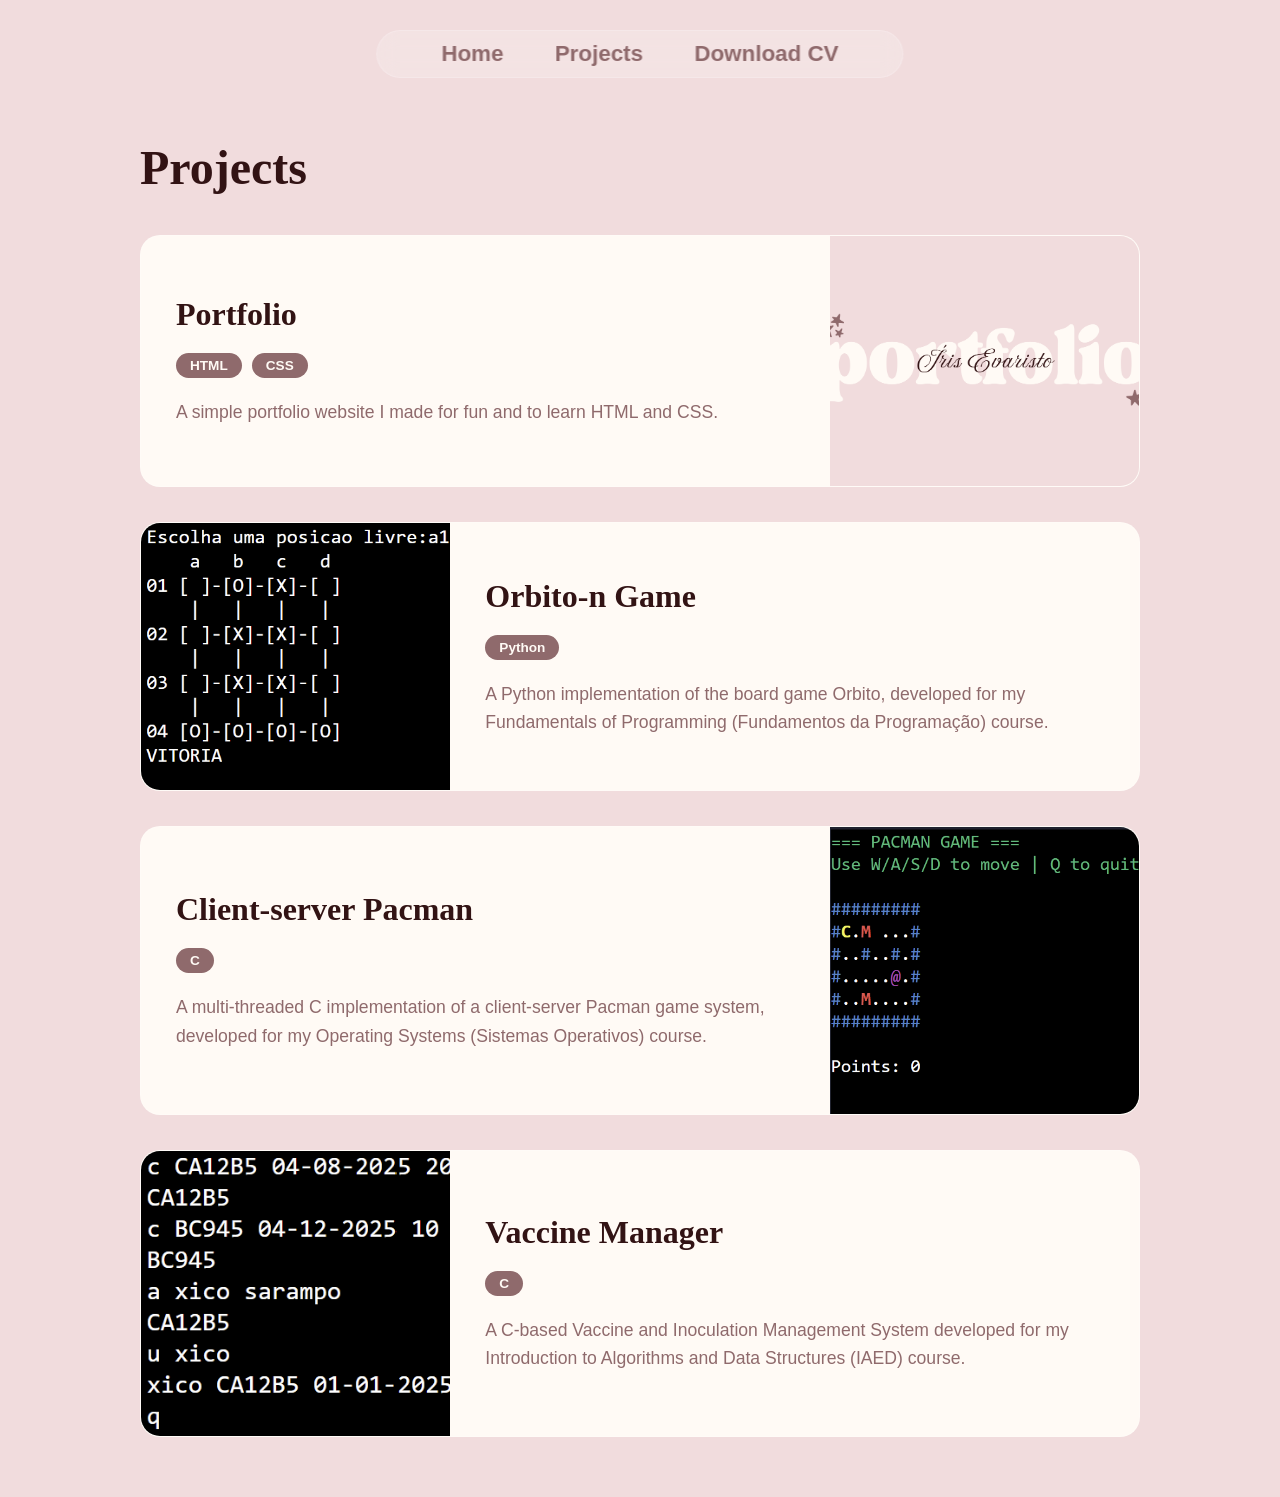
==== projects.html @ d865ca92 "light color scheme and new CV" ====
<!DOCTYPE html>
<html lang="pt-PT">
<head>
    <meta charset="UTF-8">
    <meta name="viewport" content="width=device-width, initial-scale=1.0">
    <title>Íris Evaristo - Projects</title>
    <link rel="stylesheet" href="css/style.css">
</head>
<body>
    <!-- NAV BAR -->
    <nav class="nav-bar">
        <a href="index.html">Home</a>
        <a href="projects.html">Projects</a>
        <a href="images/Curriculum-Vitae.pdf" download>Download CV</a>
    </nav>

<!-- PROJECTS PAGE -->
    <main class="projects-section">
        <div class="aligned-content">
            <h2 class="projects-title">Projects</h2>

            <div class="projects-container">

                <!-- PORTFOLIO -->
                <a href="https://github.com/irisgevaristo/portfolio" target="_blank" rel="noopener noreferrer" class="project-card">
                    <div class="project-content">
                        <h3>Portfolio</h3>
                        <div class="project-tech">
                            <span>HTML</span>
                            <span>CSS</span>
                        </div>
                        <p>A simple portfolio website I made for fun and to learn HTML and CSS. </p>
                    </div>
                    <div class="project-image">
                        <img src="images/light/portfolio-cover.png" alt="Portfolio preview">
                    </div>
                </a>
                <a href="https://github.com/irisgevaristo/Orbito-n" target="_blank" rel="noopener noreferrer" class="project-card">
                    <div class="project-content">
                        <h3>Orbito-n Game</h3>
                        <div class="project-tech">
                            <span>Python</span>
                        </div>
                        <p>A Python implementation of the board game Orbito, developed for my Fundamentals of Programming (Fundamentos da Programação) course.</p>
                    </div>
                    <div class="project-image">
                        <img src="images/orbito.png" alt="Orbito-n preview">
                    </div>
                </a>
                <a href="https://github.com/irisgevaristo/Client-server-pacman" target="_blank" rel="noopener noreferrer" class="project-card">
                    <div class="project-content">
                        <h3>Client-server Pacman</h3>
                        <div class="project-tech">
                            <span>C</span>
                        </div>
                        <p>A multi-threaded C implementation of a client-server Pacman game system, developed for my Operating Systems (Sistemas Operativos) course.</p>
                    </div>
                    <div class="project-image">
                        <img src="images/pacman.png" alt="Client-server Pacman preview">
                    </div>
                </a>
                <a href="https://github.com/irisgevaristo/Vaccine-manager" target="_blank" rel="noopener noreferrer" class="project-card">
                    <div class="project-content">
                        <h3>Vaccine Manager</h3>
                        <div class="project-tech">
                            <span>C</span>
                        </div>
                        <p>A C-based Vaccine and Inoculation Management System developed for my Introduction to Algorithms and Data Structures (IAED) course.</p>
                    </div>
                    <div class="project-image">
                        <img src="images/vaccine.png" alt="Vaccine Manager preview">
                    </div>
                </a>
                <!-- Template for future projects -->
                <!--
                <a href="https://github.com" target="_blank" rel="noopener noreferrer" class="project-card">
                    <div class="project-content">
                        <h3>Project Name</h3>
                        <div class="project-tech">
                            <span>Python</span>
                        </div>
                        <p>Description</p>
                    </div>
                    <div class="project-image">
                        <img src="images/project.png" alt="Project preview">
                    </div>
                </a>
                -->
            </div>
        </div>
    </main>
</body>
</html>
---- css/style.css ----
html, body {
    width: 100%;
    max-width: 100%;
    overflow-x: hidden;
    scroll-behavior: smooth;
}

body {
    background-color: #f1dcdd;
    color: #8f6a6c;
    overflow-y: auto;
}

* {
    margin: 0;
    padding: 0;
    box-sizing: border-box;
    font-family: 'Segoe UI', sans-serif;
}


/* --- NAV BAR --- */
.nav-bar {
    position: fixed;
    top: 30px;
    left: 50%;
    transform: translateX(-50%);
    background-color: rgba(255, 255, 255, 0.2);
    backdrop-filter: blur(10px);
    padding: 10px 5%;
    border-radius: 60px;
    border: 1px solid rgba(255, 255, 255, 0.2);
    z-index: 100;
    
    display: flex;
    gap: 4vw;
    max-width: 90vw;
    width: max-content;
}

.nav-bar a {
    color: #8f6a6c;
    text-decoration: none;
    font-weight: 600;
    font-size: 1.4rem;
    transition: color 0.3s;
    white-space: nowrap;
}

.nav-bar a:hover {
    color: #321314;
}



/* --- MAIN PAGE --- */
.main-content {
    width: 100%;
}

/* --- COVER SECTION --- */
.cover-section {
    height: 100vh;
    display: flex;
    flex-direction: column;
    justify-content: center;
    align-items: center;
    background-size: cover;
    background-position: center;
}

.cover-image {
    max-width: 1000px;
    width: 90%;
    height: auto;
    object-fit: cover;
    transition: transform 0.3s ease;
}

/* --- CONTACT ME SECTION --- */
.contact-me-section {
    position: relative;
    min-height: 70vh;
    background-color: #fffaf5;
    display: flex;
    justify-content: center;
    align-items: center;
    padding: 5% 4%;
    width: 100%;
}

/*
.stars1-trail-overlay {
    position: absolute;
    top: -500px;
    left: 50%;
    transform: translateX(-50%);
    max-width: 900px;
    width: 90vw;
    height: auto;
    z-index: 5;
    pointer-events: none;
    zoom: 0.3
}

.stars1-trail-overlay, .stars2-trail-overlay {
    opacity: 0;
    clip-path: inset(0 0 100% 0);
    transition: opacity 1.5s ease, clip-path 1.8s cubic-bezier(0.4, 0, 0.2, 1);
}

.stars1-trail-overlay.reveal-wipe,
.stars2-trail-overlay.reveal-wipe {
    opacity: 1;
    clip-path: inset(0 0 0 0);
    transition-delay: 0s;
}
*/

.aligned-content {
    max-width: 1000px;
    width: 100%;
    text-align: left;
}

.contact-grid {
    display: flex;
    gap: 5vw;
    width: 100%;
    align-items: flex-start;
}

.contact-left, .contact-right {
    flex: 1;
    display: flex;
    flex-direction: column;
}

.contact-left h2 {
    font-family: Georgia, serif;
    font-size: 3rem;
    line-height: 1.2;
    color: #321314;
    margin: 0;
}

.contact-left p {
    font-size: 1.2rem;
    line-height: 1.6;
    color: #8f6a6c;
    margin-top: 20px;
    margin-bottom: 20px;
}

.contact-right {
    align-items: flex-start;
}

.profile-photo {
    height: 7.2rem;
    width: 100px;
    object-fit: cover;
    margin-bottom: 25px;
    border-radius: 50%;
}

.contact-list {
    list-style: none;
    padding: 0;
    display: flex;
    flex-direction: column;
    gap: 15px;
}

.contact-list li {
    display: flex;
    align-items: center;
    gap: 12px;
    font-size: 1.2rem;
    line-height: 1.6;
    color: #8f6a6c;
}

.contact-list a {
    color: #8f6a6c;
    text-decoration: none;
    transition: color 0.3s ease;
}

.contact-list a:hover {
    color: #321314;
}

.contact-icon {
    font-size: 1.2rem;
    display: inline-flex;
    align-items: center;
    justify-content: center;
    width: 24px;
}

/* --- ABOUT ME SECTION --- */
.about-me-section {
    position: relative;
    min-height: 100vh;
    display: flex;
    justify-content: center;
    align-items: center;
    padding: 5% 4%;
    padding-top: 140px;
    width: 100%;
    
}

/*
.stars2-trail-overlay {
    position: absolute;
    top: -500px;
    left: 45%;
    transform: translateX(-50%);
    max-width: 900px;
    width: 90vw;
    height: auto;
    z-index: 5;
    pointer-events: none;
    zoom: 0.3
}
*/

.about-grid {
    display: flex;
    gap: 4vw;
    width: 100%;
    align-items: flex-start;
}

.about-left {
    flex: 1;
    display: flex;
    flex-direction: column;
    gap: 50px;
}

.about-right {
    flex: 1;
    display: flex;
    flex-direction: column;
    gap: 110px;
}

.about-left h3, .about-right h3 {
    font-family: Georgia, serif;
    font-size: 2.2rem;
    color: #321314;
    margin-bottom: 20px;
}

.education-timeline {
    display: flex;
    flex-direction: column;
}

.timeline-item {
    display: flex;
    gap: 10px;
    position: relative;
}

.timeline-marker {
    display: flex;
    flex-direction: column;
    align-items: center;
    position: relative;
    width: 30px;
    flex-shrink: 0;
}

.timeline-star {
    font-size: 1.5rem;
    color: #321314;
    line-height: 1;
    z-index: 2;
}

.timeline-line {
    width: 2px;
    background-color: rgba(255, 255, 255, 0.2);
    position: absolute;
    top: 25px;
    bottom: -15px;
    z-index: 1;
}

.timeline-content {
    display: flex;
    align-items: flex-start;
    padding-bottom: 20px;
}

.timeline-year {
    font-family: Georgia, serif;
    font-size: 1.5rem;
    font-weight: bold;
    color: #8f6a6c;
    width: 130px;
    flex-shrink: 0;
    line-height: 1.2;
}

.timeline-details h4 {
    font-family: Georgia, serif;
    font-size: 1.2rem;
    color: #8f6a6c;
    font-weight: 600;
    margin-bottom: 4px;
}

.timeline-details p {
    font-size: 1rem;
    color: #8f6a6c;
    margin: 0;
}

.hobbies-container {
    display: flex;
    gap: 20px;
    flex-wrap: wrap;
}

.hobby-item {
    display: flex;
    flex-direction: column;
    align-items: center;
    text-align: center;
    width: 100px;
}

.hobby-item p {
    font-size: 1rem;
    line-height: 1.3;
    color: #8f6a6c;
    margin: 0;
}

.hobby-icon {
    width: 45px;
    height: 45px;
    object-fit: contain;
    margin-bottom: 12px;
}

.skills-list {
    list-style: none;
    padding: 0;
    display: flex;
    flex-wrap: wrap;
    gap: 15px;
}

.skills-list li {
    font-size: 1rem;
    background-color: #8f6a6c;
    color: #f1dcdd;
    padding: 10px 20px;
    border-radius: 20px;
    font-weight: bold;
    border: 1px solid rgba(255, 255, 255, 0.3);
}

.languages-container {
    display: flex;
    gap: 40px;
}

.lang-item {
    display: flex;
    flex-direction: column;
}

.lang-item h4 {
    font-family: Georgia, serif;
    font-size: 1.2rem;
    color: #8f6a6c;
    margin-bottom: 5px;
}

.lang-item p {
    font-size: 1rem;
    color: #8f6a6c;
    margin: 0;
}

.about-footer {
    width: 100%;
    text-align: center;
    margin-top: 60px;
    color: #8f6a6c;
    font-family: Georgia, serif;
    text-decoration: none;
    font-size: 1.2rem;
    font-weight: bold;
    transition: transform 0.2s, background-color 0.2s;
    display: block;
}

.about-footer:hover {
    transform: translateY(-3px);
    color: #321314;
}



/* --- PROJECTS PAGE --- */
.projects-section {
    min-height: 100vh;
    padding: 140px 4% 60px 4%;
    display: flex;
    justify-content: center;
    width: 100%;
}

.projects-title {
    font-family: Georgia, serif;
    font-size: 3rem;
    color: #321314;
    margin-bottom: 40px;
}

.projects-container {
    display: flex;
    flex-direction: column;
    gap: 35px;
    width: 100%;
}

.project-card {
    display: flex;
    text-decoration: none;
    color: inherit;
    background-color: #fffaf5;
    border-radius: 20px;
    overflow: hidden;
    border: 1px solid rgba(255, 255, 255, 0.15);
    transition: transform 0.3s ease, box-shadow 0.3s ease, border-color 0.3s ease;
    width: 100%;
}

.project-card:hover {
    transform: translateY(-5px);
    box-shadow: 0 12px 30px rgba(0, 0, 0, 0.3);
    border-color: rgba(240, 181, 202, 0.5);
}

.project-card:nth-child(even) {
    flex-direction: row-reverse;
}

.project-content {
    flex: 2;
    padding: 35px;
    display: flex;
    flex-direction: column;
    justify-content: center;
}

.project-content h3 {
    font-family: Georgia, serif;
    font-size: 2rem;
    color: #321314;
    margin-bottom: 20px;
}

.project-tech {
    display: flex;
    flex-wrap: wrap;
    gap: 10px;
    margin-bottom: 20px;
}

.project-tech span {
    background-color: #8f6a6c;
    color: #fffaf5;
    padding: 5px 14px;
    border-radius: 15px;
    font-size: 0.85rem;
    font-weight: bold;
}

.project-content p {
    font-size: 1.1rem;
    line-height: 1.6;
    color: #8f6a6c;
}

.project-image {
    flex: 1;
    min-height: 250px;
    overflow: hidden;
}

.project-image img {
    width: 100%;
    height: 100%;
    object-fit: cover;
    transition: transform 0.5s ease;
}

.project-card:hover .project-image img {
    transform: scale(1.05);
}

@media (max-width: 768px) {
    .nav-bar {
        width: 92%;
        padding: 10px 15px;
        gap: 15px;
        top: 15px;
        justify-content: center;
    }

    .nav-bar a {
        font-size: 1rem;
    }

    .contact-me-section,
    .about-me-section {
        padding: 80px 20px 40px 20px;
        min-height: auto;
    }

    .contact-grid,
    .about-grid {
        flex-direction: column;
        gap: 40px;
    }

    .stars1-trail-overlay,
    .stars2-trail-overlay {
        width: 100%;
        max-width: 100vw;
        top: -120px;
    }

    .timeline-content {
        flex-direction: column;
        gap: 5px;
    }

    .timeline-year {
        width: auto;
    }

    .languages-container {
        flex-wrap: wrap;
        gap: 20px;
    }

    .contact-left h2{
        font-size: 2.2rem;
    }

    .about-left h3,
    .about-right h3 {
        font-size: 1.8rem;
    }

    .projects-section {
        padding-top: 100px;
    }

    .projects-title {
        font-size: 2.2rem;
    }

    .project-card,
    .project-card:nth-child(even) {
        flex-direction: column-reverse;
    }

    .project-image-wrapper {
        height: 200px;
        min-height: auto;
    }

    .project-content {
        padding: 25px 20px;
    }

    .project-content h3 {
        font-size: 1.6rem;
    }
}
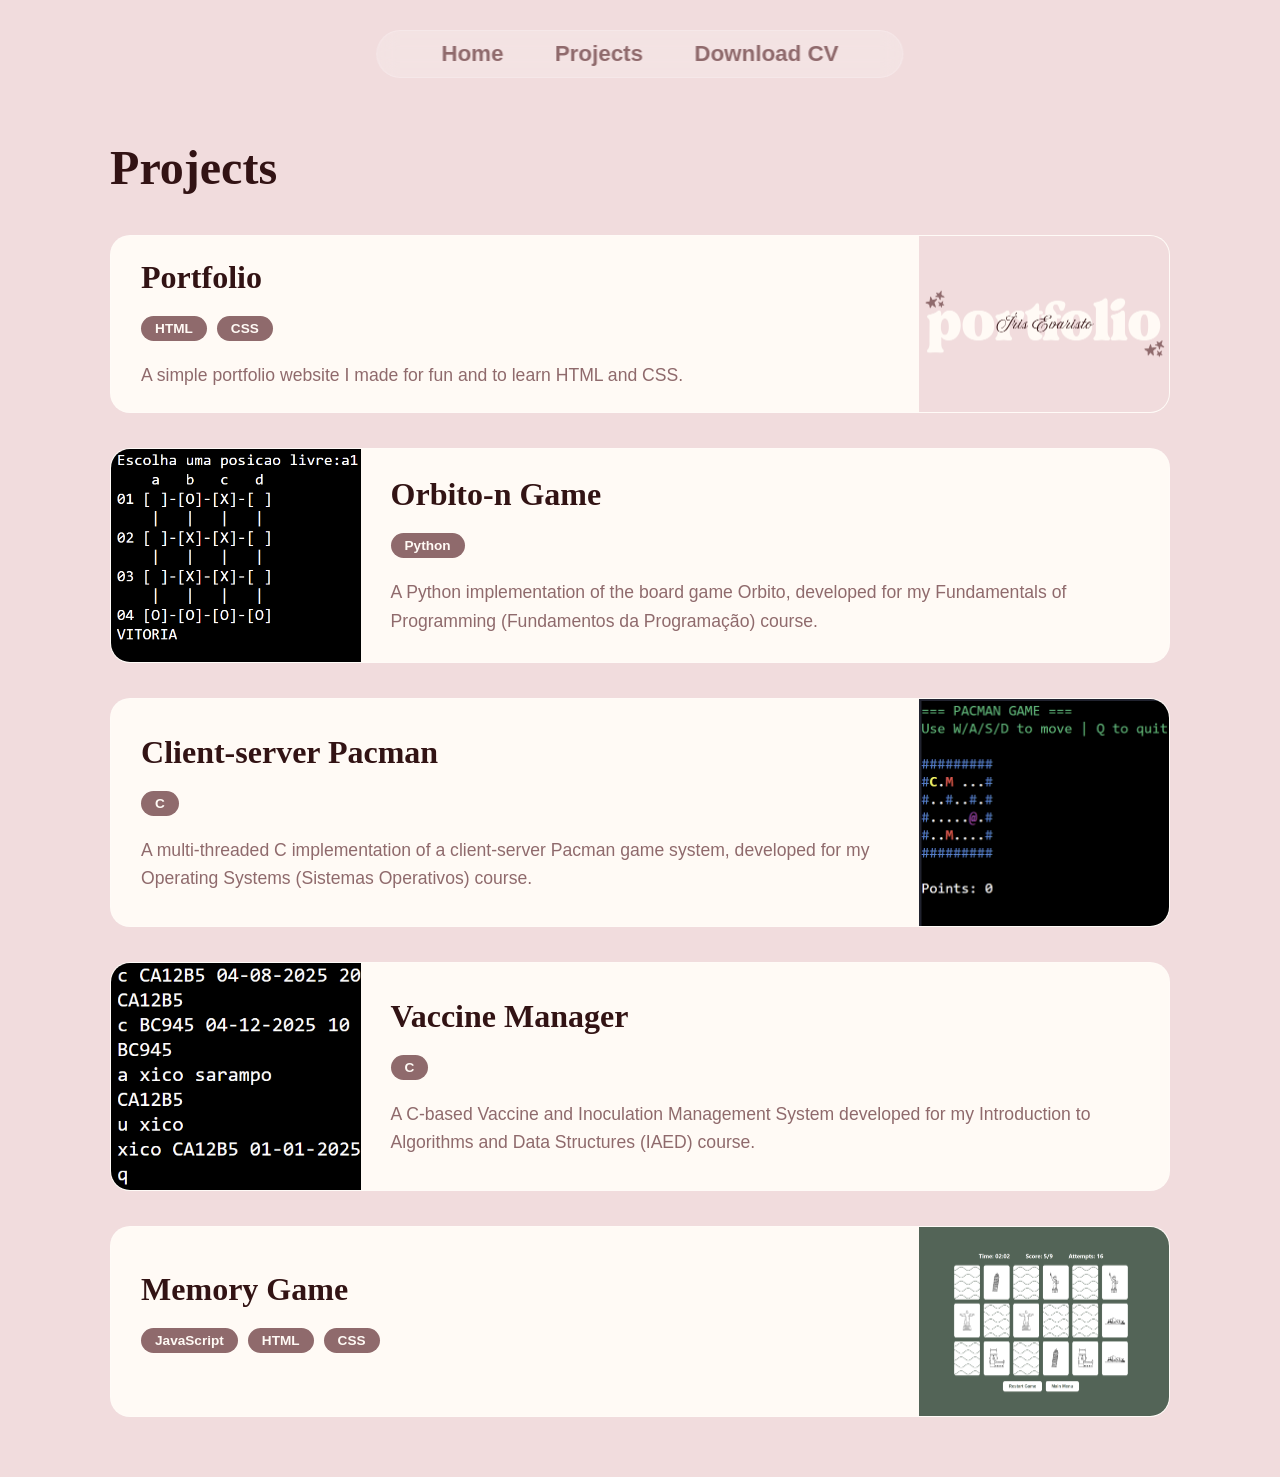
==== commit 51eadb60: "memory game" ====
--- a/projects.html
+++ b/projects.html
@@ -71,6 +71,20 @@
                         <img src="images/vaccine.png" alt="Vaccine Manager preview">
                     </div>
                 </a>
+                <a href="https://github.com/irisgevaristo/Memory-game" target="_blank" rel="noopener noreferrer" class="project-card">
+                    <div class="project-content">
+                        <h3>Memory Game</h3>
+                        <div class="project-tech">
+                            <span>JavaScript</span>
+                            <span>HTML</span>
+                            <span>CSS</span>
+                        </div>
+                        <p></p>
+                    </div>
+                    <div class="project-image">
+                        <img src="images/memory.png" alt="Memory Game preview">
+                    </div>
+                </a>
                 <!-- Template for future projects -->
                 <!--
                 <a href="https://github.com" target="_blank" rel="noopener noreferrer" class="project-card">
--- a/css/style.css
+++ b/css/style.css
@@ -80,7 +80,7 @@
 /* --- CONTACT ME SECTION --- */
 .contact-me-section {
     position: relative;
-    min-height: 70vh;
+    min-height: 50vh;
     background-color: #fffaf5;
     display: flex;
     justify-content: center;
@@ -118,14 +118,14 @@
 */
 
 .aligned-content {
-    max-width: 1000px;
-    width: 100%;
+    width: 90%;
+    margin: 0 auto;
     text-align: left;
 }
 
 .contact-grid {
     display: flex;
-    gap: 5vw;
+    gap: 15vw;
     width: 100%;
     align-items: flex-start;
 }
@@ -202,7 +202,6 @@
 /* --- ABOUT ME SECTION --- */
 .about-me-section {
     position: relative;
-    min-height: 100vh;
     display: flex;
     justify-content: center;
     align-items: center;
@@ -229,7 +228,7 @@
 
 .about-grid {
     display: flex;
-    gap: 4vw;
+    gap: 15vw;
     width: 100%;
     align-items: flex-start;
 }
@@ -434,6 +433,8 @@
 }
 
 .project-card {
+    max-height: 250px;
+    align-items: center;
     display: flex;
     text-decoration: none;
     color: inherit;
@@ -456,8 +457,8 @@
 }
 
 .project-content {
-    flex: 2;
-    padding: 35px;
+    flex: 3;
+    padding: 20px 30px;
     display: flex;
     flex-direction: column;
     justify-content: center;
@@ -494,7 +495,7 @@
 
 .project-image {
     flex: 1;
-    min-height: 250px;
+    height: 100%;
     overflow: hidden;
 }
 
@@ -502,6 +503,7 @@
     width: 100%;
     height: 100%;
     object-fit: cover;
+    display: block;
     transition: transform 0.5s ease;
 }
 
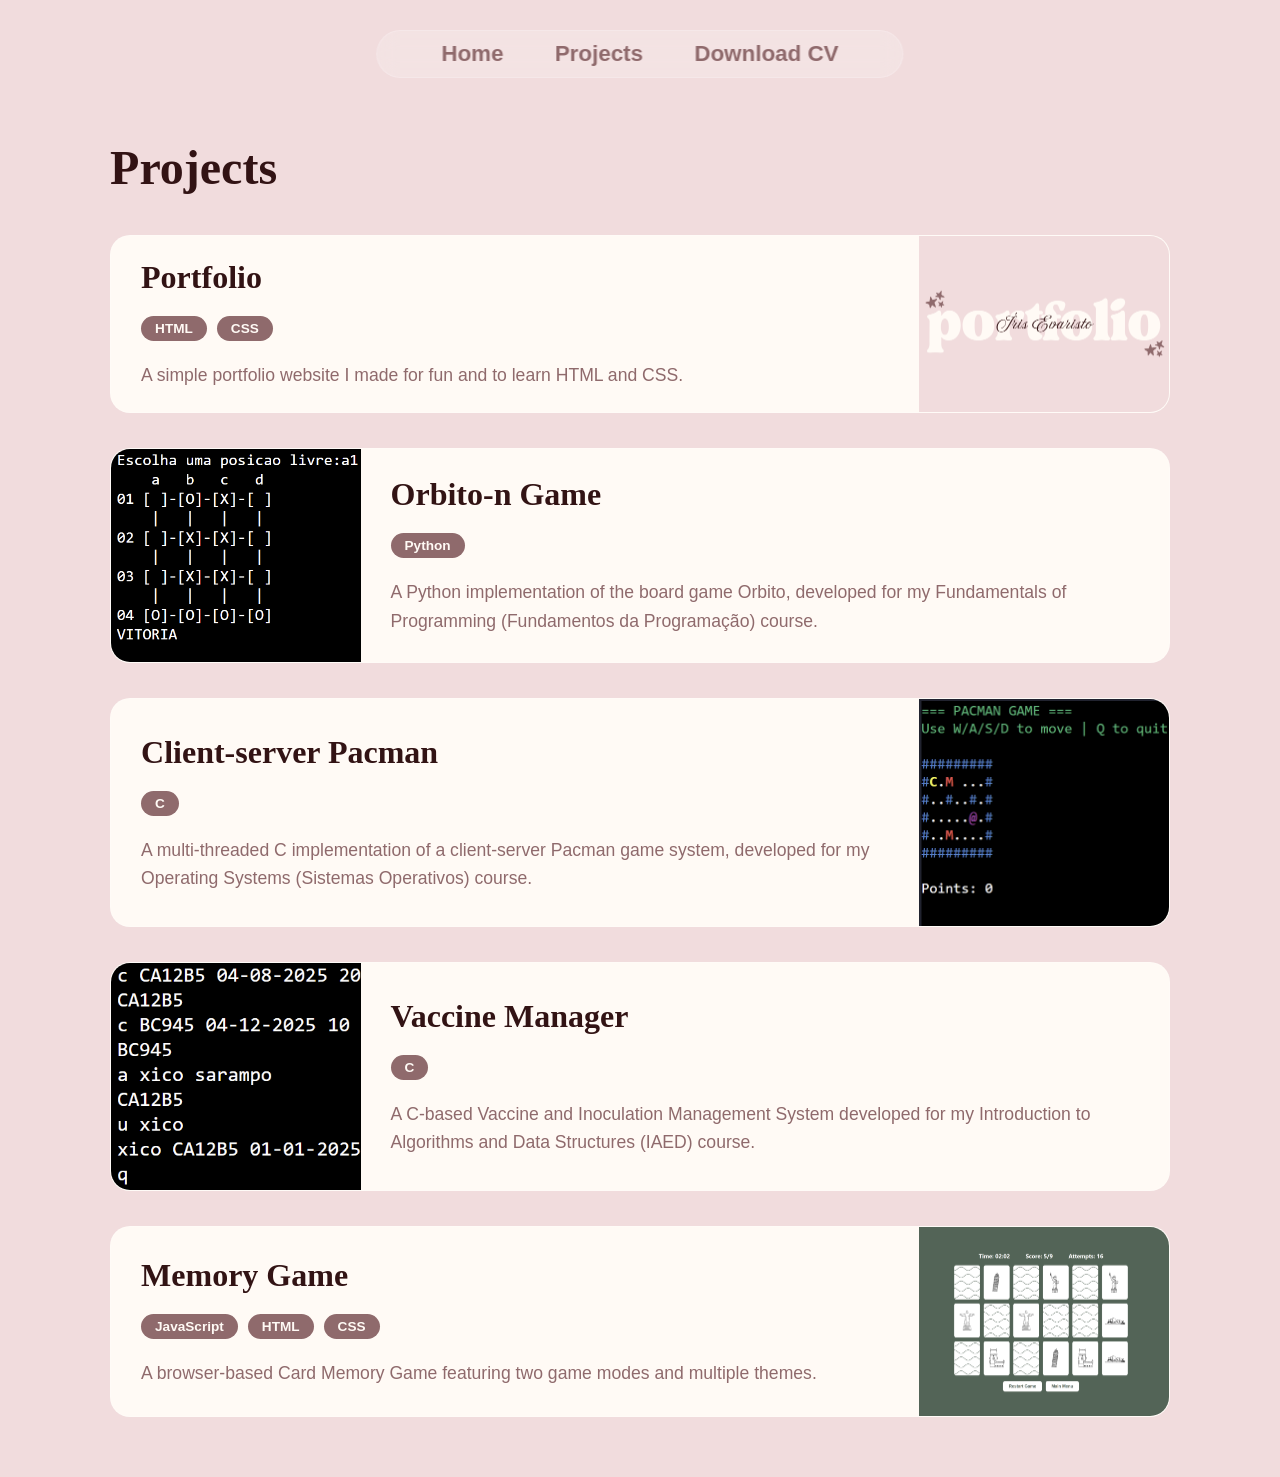
==== commit db02de29: "memory game description and new cv" ====
--- a/projects.html
+++ b/projects.html
@@ -11,7 +11,7 @@
     <nav class="nav-bar">
         <a href="index.html">Home</a>
         <a href="projects.html">Projects</a>
-        <a href="images/Curriculum-Vitae.pdf" download>Download CV</a>
+        <a href="files/Curriculum-Vitae.pdf" download>Download CV</a>
     </nav>
 
 <!-- PROJECTS PAGE -->
@@ -79,7 +79,7 @@
                             <span>HTML</span>
                             <span>CSS</span>
                         </div>
-                        <p></p>
+                        <p>A browser-based Card Memory Game featuring two game modes and multiple themes.</p>
                     </div>
                     <div class="project-image">
                         <img src="images/memory.png" alt="Memory Game preview">
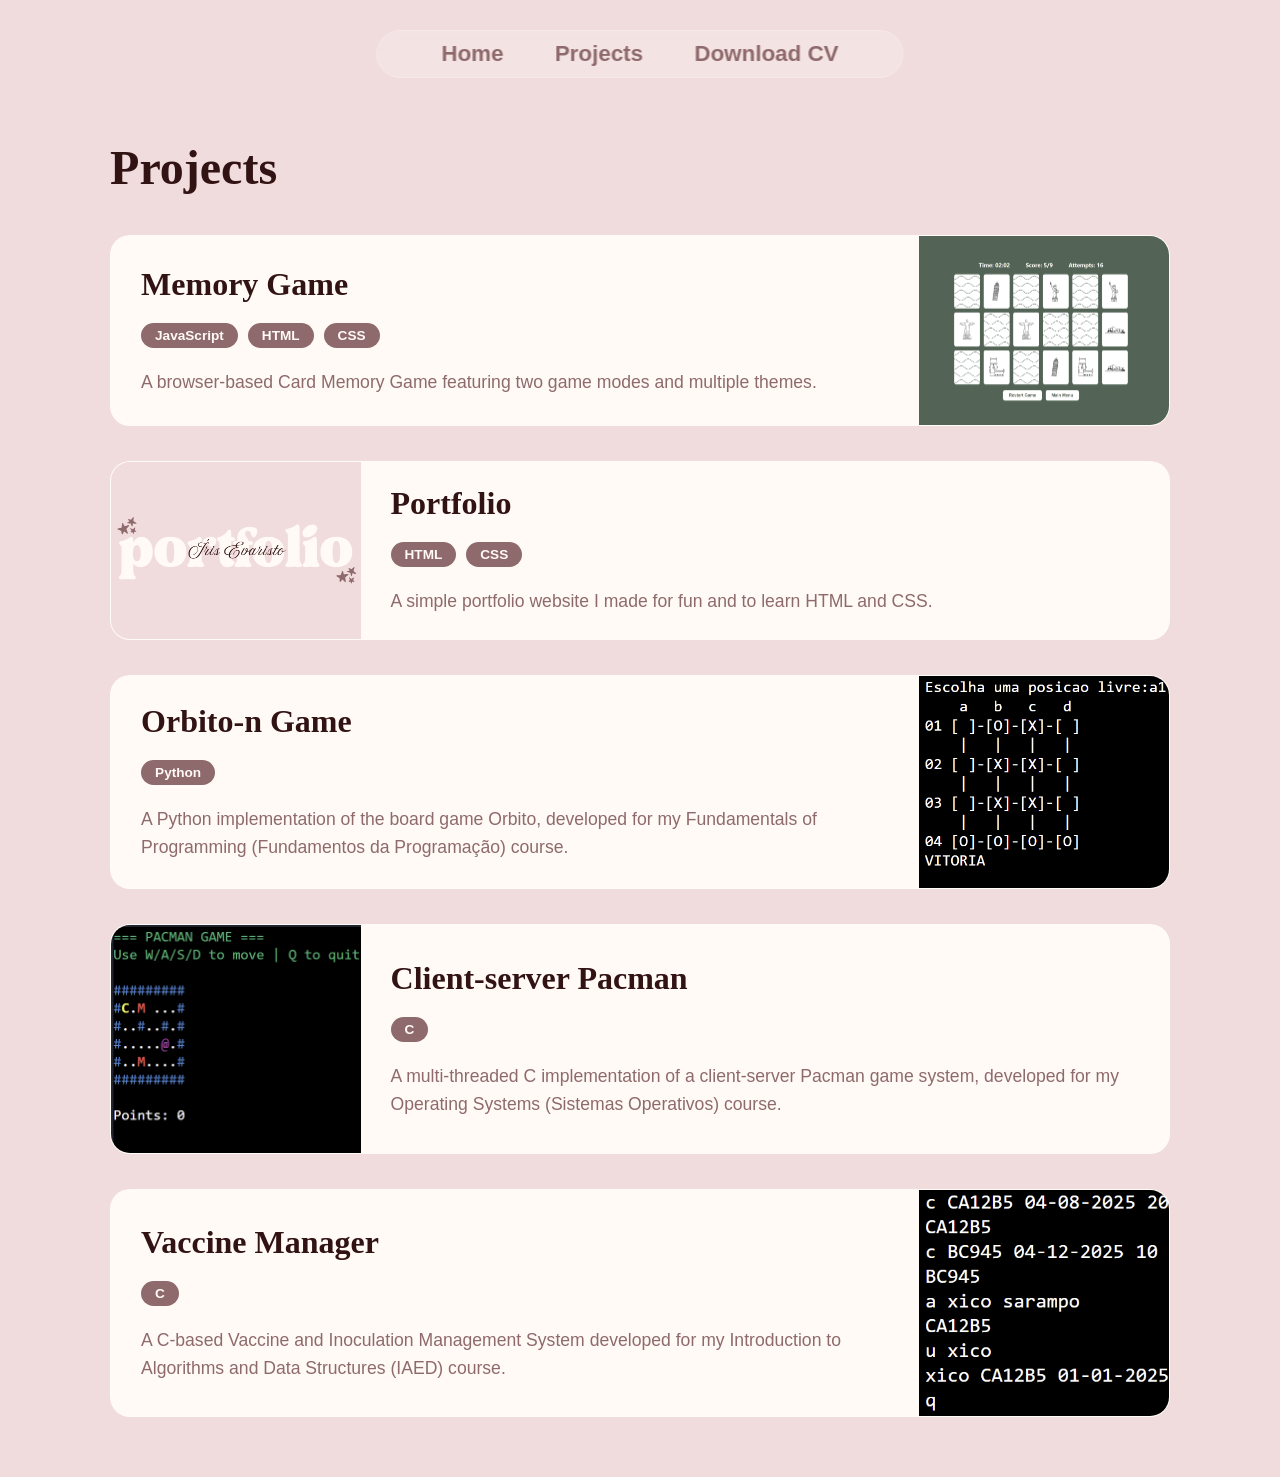
==== commit fc7ce2ab: "improvement for small screens" ====
--- a/projects.html
+++ b/projects.html
@@ -20,8 +20,20 @@
             <h2 class="projects-title">Projects</h2>
 
             <div class="projects-container">
-
-                <!-- PORTFOLIO -->
+                <a href="https://github.com/irisgevaristo/Memory-game" target="_blank" rel="noopener noreferrer" class="project-card">
+                    <div class="project-content">
+                        <h3>Memory Game</h3>
+                        <div class="project-tech">
+                            <span>JavaScript</span>
+                            <span>HTML</span>
+                            <span>CSS</span>
+                        </div>
+                        <p>A browser-based Card Memory Game featuring two game modes and multiple themes.</p>
+                    </div>
+                    <div class="project-image">
+                        <img src="images/memory.png" alt="Memory Game preview">
+                    </div>
+                </a>
                 <a href="https://github.com/irisgevaristo/portfolio" target="_blank" rel="noopener noreferrer" class="project-card">
                     <div class="project-content">
                         <h3>Portfolio</h3>
@@ -32,7 +44,7 @@
                         <p>A simple portfolio website I made for fun and to learn HTML and CSS. </p>
                     </div>
                     <div class="project-image">
-                        <img src="images/light/portfolio-cover.png" alt="Portfolio preview">
+                        <img src="images/portfolio-cover.png" alt="Portfolio preview">
                     </div>
                 </a>
                 <a href="https://github.com/irisgevaristo/Orbito-n" target="_blank" rel="noopener noreferrer" class="project-card">
@@ -71,20 +83,6 @@
                         <img src="images/vaccine.png" alt="Vaccine Manager preview">
                     </div>
                 </a>
-                <a href="https://github.com/irisgevaristo/Memory-game" target="_blank" rel="noopener noreferrer" class="project-card">
-                    <div class="project-content">
-                        <h3>Memory Game</h3>
-                        <div class="project-tech">
-                            <span>JavaScript</span>
-                            <span>HTML</span>
-                            <span>CSS</span>
-                        </div>
-                        <p>A browser-based Card Memory Game featuring two game modes and multiple themes.</p>
-                    </div>
-                    <div class="project-image">
-                        <img src="images/memory.png" alt="Memory Game preview">
-                    </div>
-                </a>
                 <!-- Template for future projects -->
                 <!--
                 <a href="https://github.com" target="_blank" rel="noopener noreferrer" class="project-card">
--- a/css/style.css
+++ b/css/style.css
@@ -89,34 +89,6 @@
     width: 100%;
 }
 
-/*
-.stars1-trail-overlay {
-    position: absolute;
-    top: -500px;
-    left: 50%;
-    transform: translateX(-50%);
-    max-width: 900px;
-    width: 90vw;
-    height: auto;
-    z-index: 5;
-    pointer-events: none;
-    zoom: 0.3
-}
-
-.stars1-trail-overlay, .stars2-trail-overlay {
-    opacity: 0;
-    clip-path: inset(0 0 100% 0);
-    transition: opacity 1.5s ease, clip-path 1.8s cubic-bezier(0.4, 0, 0.2, 1);
-}
-
-.stars1-trail-overlay.reveal-wipe,
-.stars2-trail-overlay.reveal-wipe {
-    opacity: 1;
-    clip-path: inset(0 0 0 0);
-    transition-delay: 0s;
-}
-*/
-
 .aligned-content {
     width: 90%;
     margin: 0 auto;
@@ -210,21 +182,6 @@
     width: 100%;
     
 }
-
-/*
-.stars2-trail-overlay {
-    position: absolute;
-    top: -500px;
-    left: 45%;
-    transform: translateX(-50%);
-    max-width: 900px;
-    width: 90vw;
-    height: auto;
-    z-index: 5;
-    pointer-events: none;
-    zoom: 0.3
-}
-*/
 
 .about-grid {
     display: flex;
@@ -536,13 +493,6 @@
         gap: 40px;
     }
 
-    .stars1-trail-overlay,
-    .stars2-trail-overlay {
-        width: 100%;
-        max-width: 100vw;
-        top: -120px;
-    }
-
     .timeline-content {
         flex-direction: column;
         gap: 5px;
@@ -577,6 +527,7 @@
     .project-card,
     .project-card:nth-child(even) {
         flex-direction: column-reverse;
+        max-height: none;
     }
 
     .project-image-wrapper {
